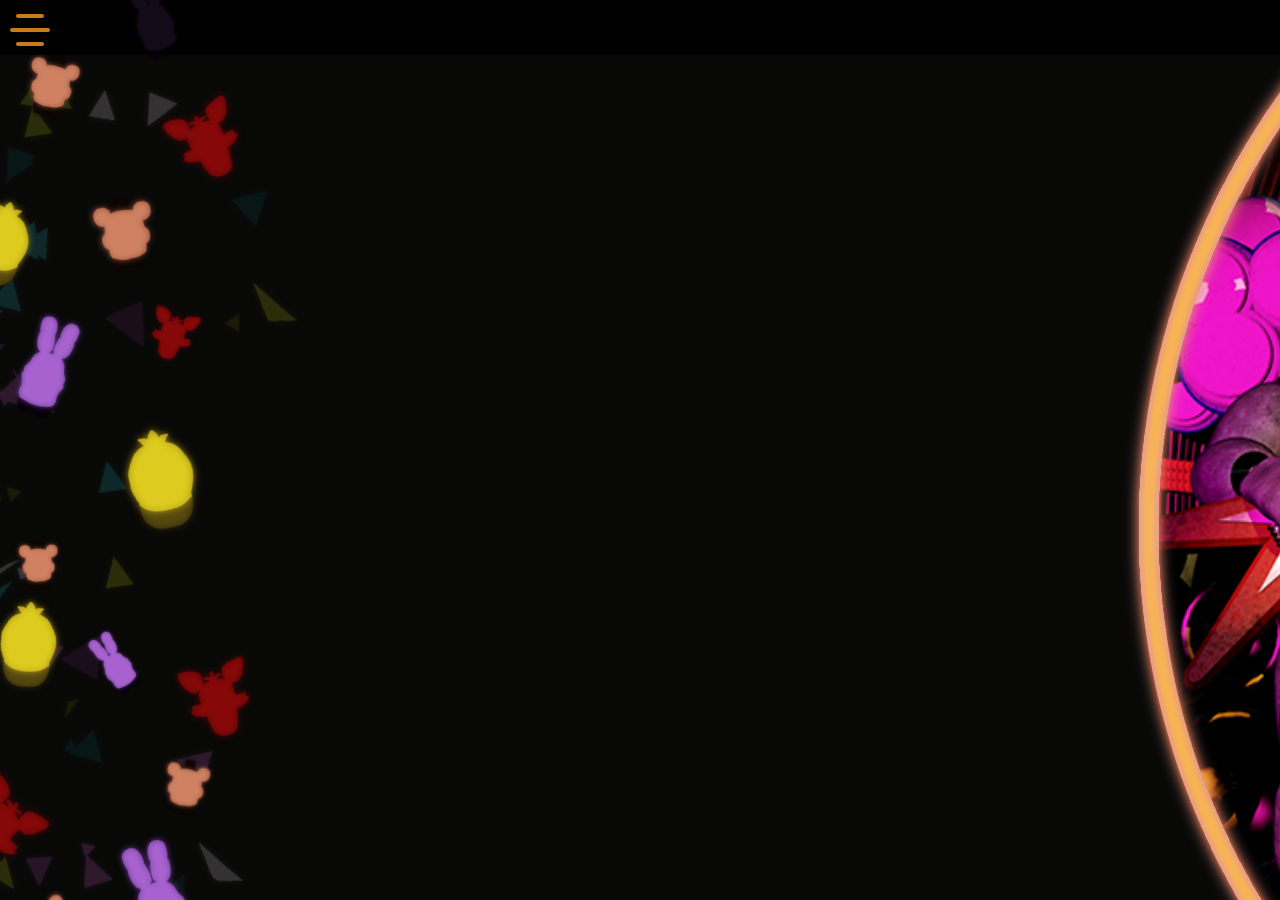
==== cardapio.html @ 13663167 "Add files via upload" ====
<!DOCTYPE html>
<html lang="pt br">

<head>
  <meta charset="UTF-8">
  <link href="style.css" rel="stylesheet" type="text/css" />
  <title>Freddy Fazbear</title>
  <script src="script.js"></script>
</head>
<body background="img/bg.png">
  <iframe src="menu.html" frameborder="0" class="menu-frame" width="100%"></iframe>


    
</body>
</html>
---- style.css ----
body {
  font-family: trebuchet ms, sans-serif;
  background-size: auto;
  background-repeat: no-repeat;
  background-attachment: scroll;
  color: aliceblue;
  margin: 0;

}

/* conteúdo da página */
.content {
  margin-left: 5%;
  margin-right: 5%;
  background-color: rgba(0, 0, 0, 0.904);
  border-radius: 20px;
  width: 1000px;
  padding: 20px;
}

/* menu responsivo */
.menu {
  background-color: #000000e1;
  color: white;
  text-align: center;
  padding: 10px;
  overflow: hidden;
  max-height: 35px;
  transition: max-height 0.3s ease;
}

.menu-frame{
  height: inherit;
}

.menu-list {
  list-style-type: none;
  padding: 0;
  margin: 4px;
}

.menu-list li a {
  text-decoration: none;
  color: aliceblue;
}

.menu-list li {
  display: inline-block;
  margin-right: 20px;
  margin-bottom: 9px;
}

.menu.show {
  max-height: 200px;
  margin: 0;
}

@media (max-width: 768px) {
  .menu-list {
    display: none;
    width: inherit;
    background-color: #33333327;
  }

  .menu-list.show {
    display: block;
  }

  .menu-list li {
    display: block;
  }

  /* animação do botãozinho do menu */
}

#checkbox {
  display: none;
}

.toggle {
  position: relative;
  width: 40px;
  height: 40px;
  cursor: pointer;
  display: flex;
  flex-direction: column;
  align-items: center;
  justify-content: center;
  gap: 10px;
  transition-duration: .5s;
}

.bars {
  width: 100%;
  height: 4px;
  background-color: rgb(201, 125, 25);
  border-radius: 4px;
}

#bar2 {
  transition-duration: .8s;
}

#bar1,
#bar3 {
  width: 70%;
}

#checkbox:checked+.toggle .bars {
  position: absolute;
  transition-duration: .5s;
}

#checkbox:checked+.toggle #bar2 {
  transform: scaleX(0);
  transition-duration: .5s;
}

#checkbox:checked+.toggle #bar1 {
  width: 100%;
  transform: rotate(45deg);
  transition-duration: .5s;
}

#checkbox:checked+.toggle #bar3 {
  width: 100%;
  transform: rotate(-45deg);
  transition-duration: .5s;
}

#checkbox:checked+.toggle {
  transition-duration: .5s;
  transform: rotate(180deg);
}
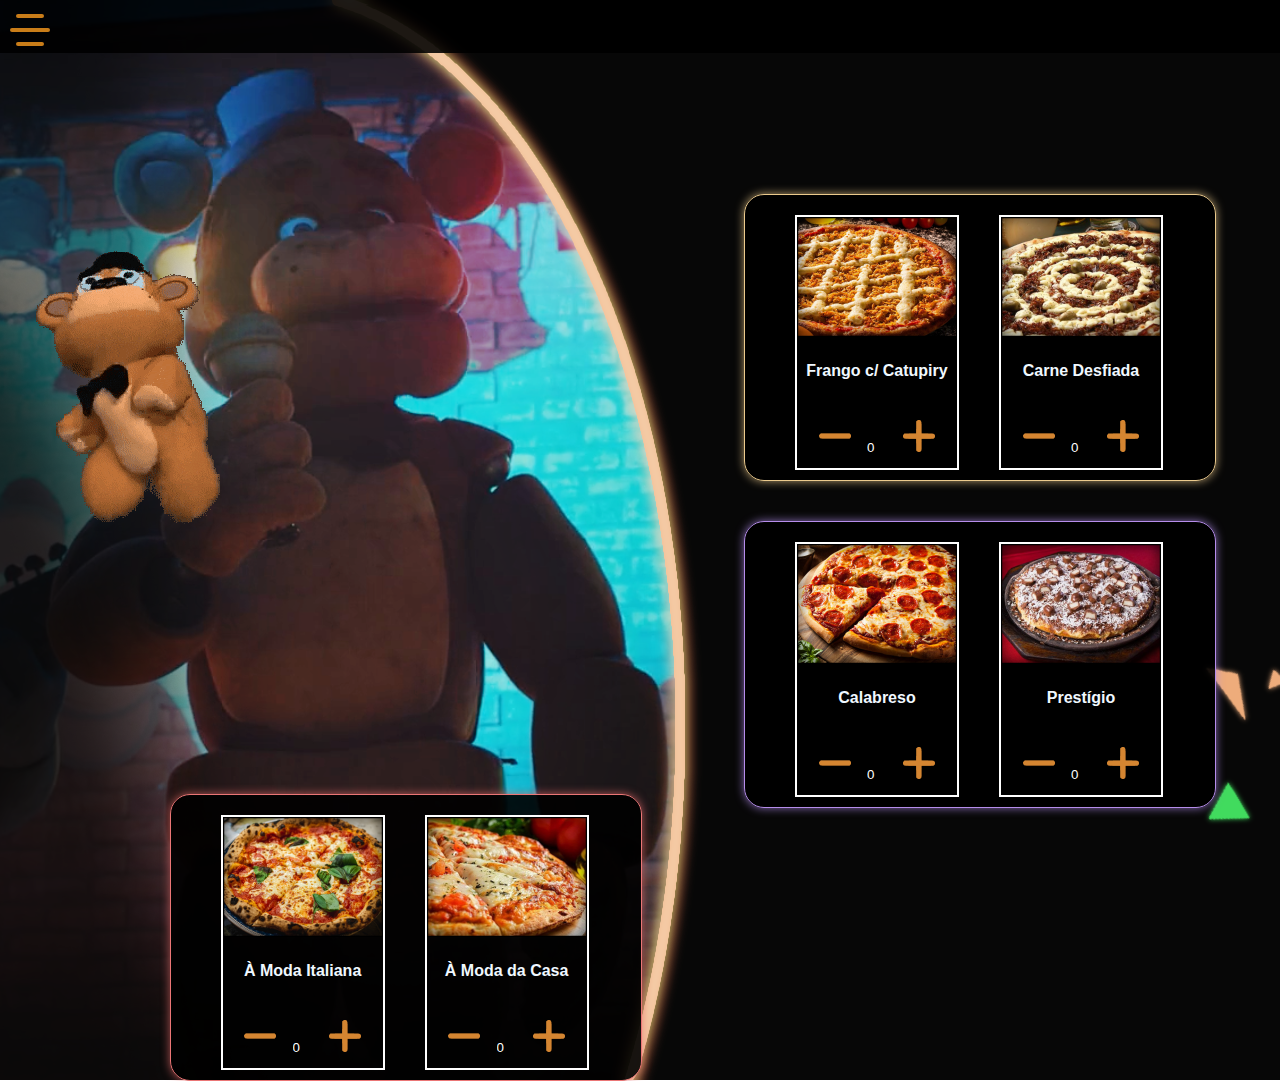
==== commit 5f21ea66: "Add files via upload" ====
--- a/cardapio.html
+++ b/cardapio.html
@@ -7,10 +7,70 @@
   <title>Freddy Fazbear</title>
   <script src="script.js"></script>
 </head>
-<body background="img/bg.png">
+<body background="img/bg2.png">
   <iframe src="menu.html" frameborder="0" class="menu-frame" width="100%"></iframe>
+  <div style="height: 600px; float: left;">
+  <img src="img/fazbear.gif">
+</div>
+
+  <div class="cardapio">
+    <div class="addpizza">
+      <img src="img/pzfrangocatupiry.png" width="160px">
+      <h4>Frango c/ Catupiry</h4><Br>
+      <img src="img/menos.png" width="20%" onclick="diminuirNumero('frango')">
+      <input id="frango" name="frango" type="number" class="numeropizza" value="0">
+      <a></a>
+      <img src="img/mais.png" width="20%" onclick="aumentarNumero('frango')">
+    </div>
+    <div class="addpizza" style="margin-left: 40px;">
+      <img src="img/pzcarnedesfiada.png" width="160px">
+      <h4>Carne Desfiada</h4><Br>
+      <img src="img/menos.png" width="20%" onclick="diminuirNumero('carne')">
+      <input id="carne" name="carne" type="number" class="numeropizza" value="0">
+      <a></a>
+      <img src="img/mais.png" width="20%" onclick="aumentarNumero('carne')">
+    </div>
+  </div>
 
 
-    
+  <div class="cardapio" id="roxo">
+    <div class="addpizza" style="margin-left: 40px;">
+      <img src="img/pzpeperoni.png" width="160px">
+      <h4>Calabreso</h4><Br>
+      <img src="img/menos.png" width="20%" onclick="diminuirNumero('calab')">
+      <input id="calab" name="calab" type="number" class="numeropizza" value="0">
+      <a></a>
+      <img src="img/mais.png" width="20%" onclick="aumentarNumero('calab')">
+    </div>
+    <div class="addpizza" style="margin-left: 40px;">
+      <img src="img/pzprestigio.png" width="160px">
+      <h4>Prestígio</h4><Br>
+      <img src="img/menos.png" width="20%" onclick="diminuirNumero('prest')">
+      <input id="prest" name="prest" type="number" class="numeropizza" value="0">
+      <a></a>
+      <img src="img/mais.png" width="20%" onclick="aumentarNumero('prest')">
+    </div>
+  </div>
+
+
+  <div class="cardapio" id="vermelho">
+    <div class="addpizza" style="margin-left: 40px;">
+      <img src="img/pzitaliana.png" width="160px">
+      <h4>À Moda Italiana</h4><Br>
+      <img src="img/menos.png" width="20%" onclick="diminuirNumero('italia')">
+      <input id="italia" name="italia" type="number" class="numeropizza" value="0">
+      <a></a>
+      <img src="img/mais.png" width="20%" onclick="aumentarNumero('italia')">
+    </div>
+    <div class="addpizza" style="margin-left: 40px;">
+      <img src="img/pzmoda.png" width="160px">
+      <h4>À Moda da Casa</h4><Br>
+      <img src="img/menos.png" width="20%" onclick="diminuirNumero('moda')">
+      <input id="moda" name="moda" type="number" class="numeropizza" value="0">
+      <a></a>
+      <img src="img/mais.png" width="20%" onclick="aumentarNumero('moda')">
+    </div>
+  </div>
 </body>
+
 </html>--- a/style.css
+++ b/style.css
@@ -8,28 +8,85 @@
 
 }
 
-/* conteúdo da página */
+/* CONTEÚDO DA PÁGINA E RESTOS */
 .content {
   margin-left: 5%;
   margin-right: 5%;
   background-color: rgba(0, 0, 0, 0.904);
   border-radius: 20px;
-  width: 1000px;
+  width: 50%;
   padding: 20px;
-}
-
-/* menu responsivo */
+  text-align: center;
+}
+
+.logo {
+  width: 20%;
+}
+.foto{
+  border: solid 2px white;
+  box-shadow: 0 0 10px rgba(255, 254, 254, 0.664);
+  width: 500px;
+}
+@media (max-width: 1000px) {
+  .foto{
+    width: 50%;
+  }
+}
+
+.cardapio{
+  float: right;
+  margin-left: 0;
+  background-color: rgba(0, 0, 0, 0.904);
+  margin-right: 5%;
+  margin-left: 3%;
+  margin-top: 40px;
+  border-radius: 20px;
+  padding: 10px;
+  width: 450px;
+  border: solid 1px rgb(235, 202, 141);
+  box-shadow: 0 0 10px rgba(235, 202, 141, 0.753);
+  display: flex;
+  min-width: 450px;
+}
+
+#roxo{
+  border: solid 1px rgb(182, 141, 235);
+  box-shadow: 0 0 10px rgba(177, 141, 235, 0.753);
+}
+
+#vermelho{
+  border: solid 1px rgb(235, 118, 118);
+  box-shadow: 0 0 10px rgba(230, 107, 107, 0.753);
+}
+
+.addpizza{
+margin-left: 40px;
+margin-top: 10px;
+border: solid 2px white;
+width: 160px;
+text-align: center;
+}
+.numeropizza{
+  width: 30px;
+  margin-left: 10px;
+  height: 40px;
+  background-color: rgba(255, 255, 255, 0);
+  border: 0;
+  color: white;
+}
+
+/* MENU RESPONSIVO */
 .menu {
   background-color: #000000e1;
   color: white;
   text-align: center;
   padding: 10px;
   overflow: hidden;
-  max-height: 35px;
+  max-height: 33px;
   transition: max-height 0.3s ease;
 }
 
-.menu-frame{
+.menu-frame {
   height: inherit;
 }
 
@@ -42,12 +99,17 @@
 .menu-list li a {
   text-decoration: none;
   color: aliceblue;
+  padding: 20px;
 }
 
 .menu-list li {
   display: inline-block;
-  margin-right: 20px;
+  padding: 15px;
   margin-bottom: 9px;
+  border-radius: 10px;
+}
+.menu-list li:hover {
+  background-color: rgb(77, 31, 0);
 }
 
 .menu.show {
@@ -59,7 +121,6 @@
   .menu-list {
     display: none;
     width: inherit;
-    background-color: #33333327;
   }
 
   .menu-list.show {
@@ -70,7 +131,7 @@
     display: block;
   }
 
-  /* animação do botãozinho do menu */
+  /* ANIMAÇÃO DO BOTÃO DO MENU */
 }
 
 #checkbox {
@@ -131,4 +192,143 @@
 #checkbox:checked+.toggle {
   transition-duration: .5s;
   transform: rotate(180deg);
+}
+
+/* REGISTRO NO SITE: */
+
+.form {
+  display: flex;
+  flex-direction: column;
+  gap: 10px;
+  max-width: 350px;
+  padding: 20px;
+  border-radius: 20px;
+  position: relative;
+  background-color: #1a1a1a;
+  color: #fff;
+  border: 1px solid #f7d0ac;
+}
+
+.title {
+  font-size: 28px;
+  font-weight: 600;
+  letter-spacing: -1px;
+  position: relative;
+  display: flex;
+  align-items: center;
+  padding-left: 30px;
+  color: #df832e;
+}
+
+.title::before {
+  width: 18px;
+  height: 18px;
+}
+
+.title::after {
+  width: 18px;
+  height: 18px;
+  animation: pulse 1s linear infinite;
+}
+
+.title::before,
+.title::after {
+  position: absolute;
+  content: "☎";
+  height: 16px;
+  width: 16px;
+  border-radius: 50%;
+  left: 0px;
+}
+
+.message, 
+.signin {
+  font-size: 14.5px;
+  color: rgba(255, 255, 255, 0.7);
+}
+
+.signin {
+  text-align: center;
+}
+
+.signin a:hover {
+  text-decoration: underline rgb(241, 228, 217);
+}
+
+.signin a {
+  color: #ff7b00;
+}
+
+.flex {
+  display: flex;
+  width: 100%;
+  gap: 6px;
+}
+
+.form label {
+  position: relative;
+}
+
+.form label .input {
+  background-color: #333;
+  color: #fff;
+  width: 100%;
+  padding: 20px 05px 05px 10px;
+  outline: 0;
+  border: 1px solid rgba(105, 105, 105, 0.397);
+  border-radius: 10px;
+}
+
+.form label .input + span {
+  color: rgba(255, 255, 255, 0.5);
+  position: absolute;
+  left: 10px;
+  top: 0px;
+  font-size: 0.9em;
+  cursor: text;
+  transition: 0.3s ease;
+}
+
+.form label .input:placeholder-shown + span {
+  top: 12.5px;
+  font-size: 0.9em;
+}
+
+.form label .input:focus + span,
+.form label .input:valid + span {
+  color: #ff8800;
+  top: 0px;
+  font-size: 0.7em;
+  font-weight: 600;
+}
+
+.input {
+  font-size: medium;
+}
+
+.submit {
+  border: none;
+  outline: none;
+  padding: 10px;
+  border-radius: 10px;
+  color: #fff;
+  font-size: 16px;
+  transform: .3s ease;
+  background-color: #ff9100;
+}
+
+.submit:hover {
+  background-color: #ff880096;
+}
+
+@keyframes pulse {
+  from {
+    transform: scale(0.9);
+    opacity: 1;
+  }
+
+  to {
+    transform: scale(1.8);
+    opacity: 0;
+  }
 }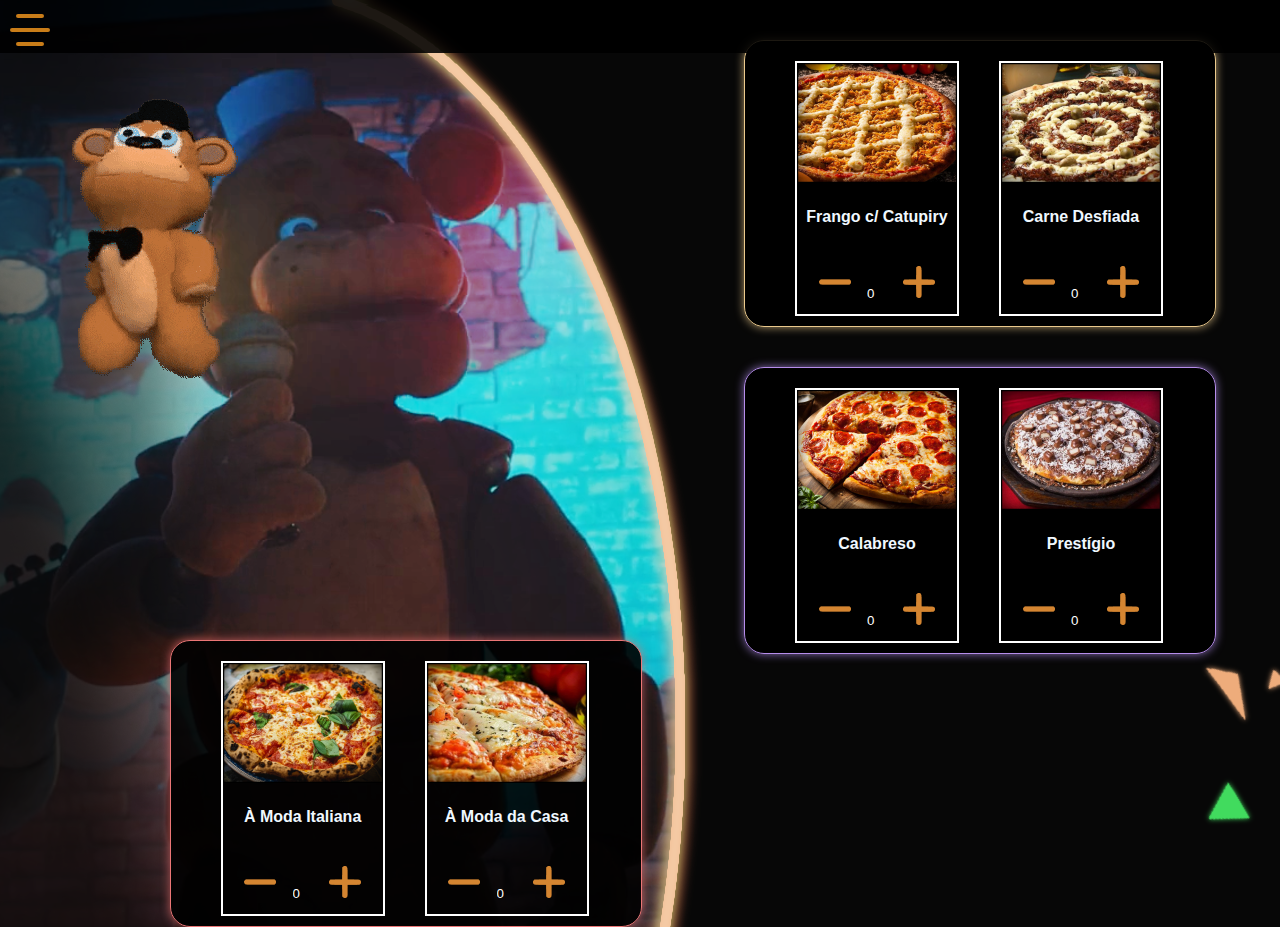
==== commit 325a35c7: "Add files via upload" ====
--- a/cardapio.html
+++ b/cardapio.html
@@ -8,7 +8,8 @@
   <script src="script.js"></script>
 </head>
 <body background="img/bg2.png">
-  <iframe src="menu.html" frameborder="0" class="menu-frame" width="100%"></iframe>
+  <iframe id="menurespons" src="menu.html" frameborder="0" class="menu-frame" width="100%" style="position: absolute;"
+        allowfullscreen></iframe>
   <div style="height: 600px; float: left;">
   <img src="img/fazbear.gif">
 </div>
@@ -71,6 +72,21 @@
       <img src="img/mais.png" width="20%" onclick="aumentarNumero('moda')">
     </div>
   </div>
+
+  <script>
+    var iframe = document.getElementById('menurespons');
+    iframe.onload = function () {
+        var links = iframe.contentWindow.document.getElementsByTagName('a');
+        for (var i = 0; i < links.length; i++) {
+            links[i].addEventListener('click', function (event) {
+                event.preventDefault(); // Impede o comportamento padrão de navegação do link
+                var href = this.getAttribute('href');
+                // Atualiza a URL da página principal com base no link clicado dentro do iframe
+                window.location.href = href;
+            });
+        }
+    };
+</script>
 </body>
 
 </html>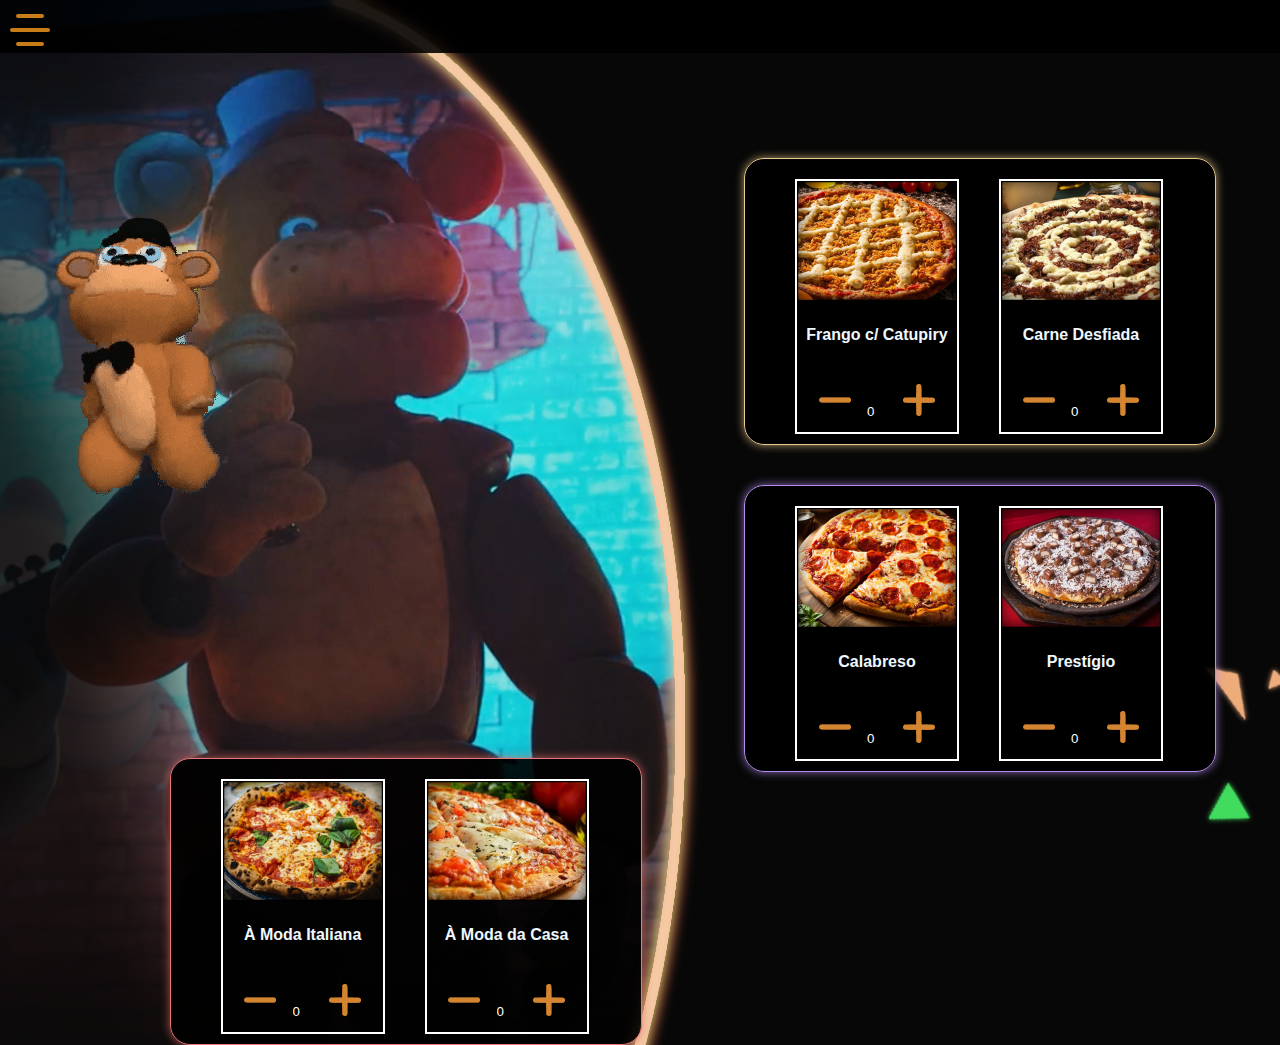
==== commit b8ba8272: "Add files via upload" ====
--- a/cardapio.html
+++ b/cardapio.html
@@ -10,6 +10,9 @@
 <body background="img/bg2.png">
   <iframe id="menurespons" src="menu.html" frameborder="0" class="menu-frame" width="100%" style="position: absolute;"
         allowfullscreen></iframe>
+        &nbsp;
+        <div style="margin-top: 100px;"></div>
+        
   <div style="height: 600px; float: left;">
   <img src="img/fazbear.gif">
 </div>
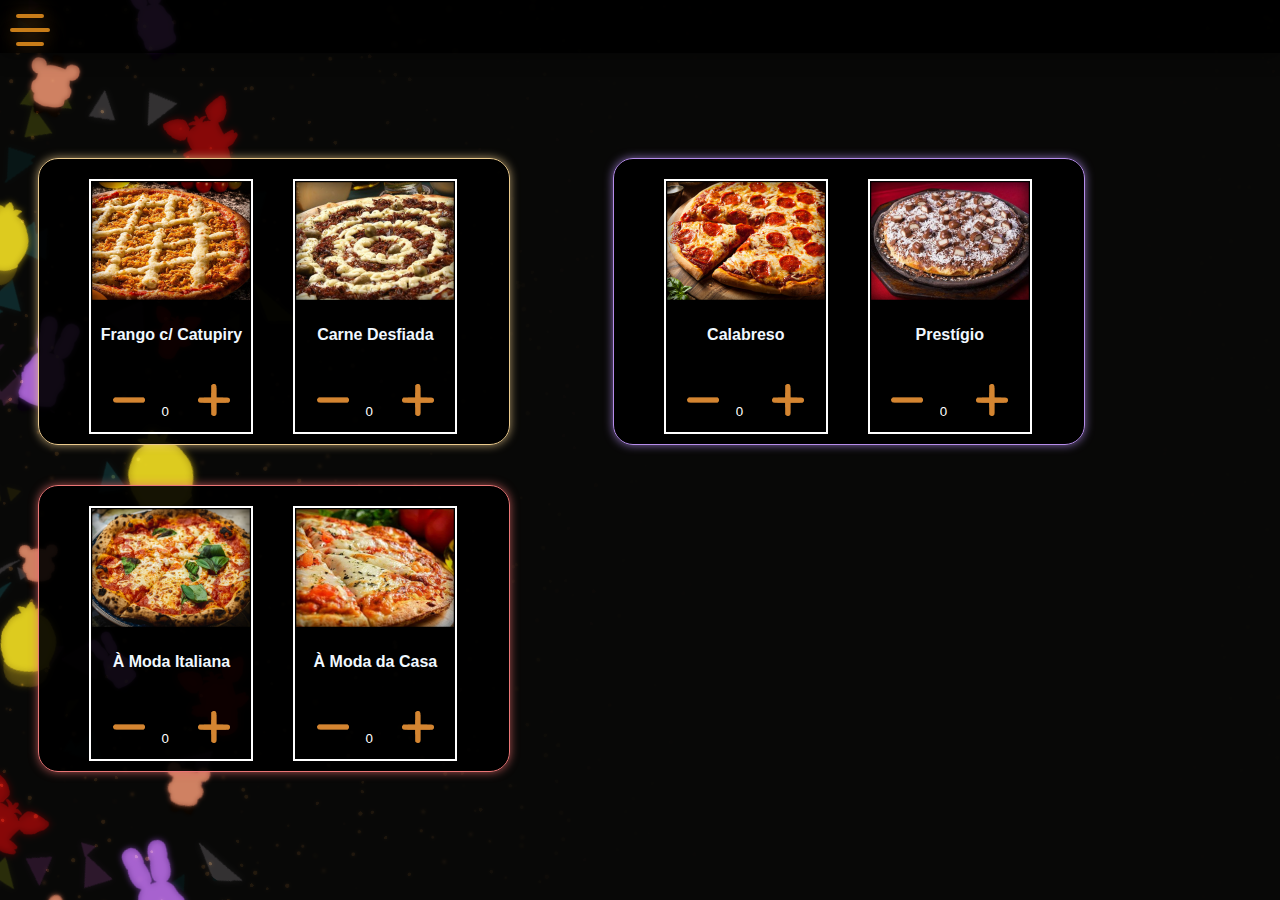
==== commit de9f3818: "Add files via upload" ====
--- a/cardapio.html
+++ b/cardapio.html
@@ -7,15 +7,12 @@
   <title>Freddy Fazbear</title>
   <script src="script.js"></script>
 </head>
-<body background="img/bg2.png">
+<body background="img/bg3.png">
   <iframe id="menurespons" src="menu.html" frameborder="0" class="menu-frame" width="100%" style="position: absolute;"
         allowfullscreen></iframe>
         &nbsp;
         <div style="margin-top: 100px;"></div>
         
-  <div style="height: 600px; float: left;">
-  <img src="img/fazbear.gif">
-</div>
 
   <div class="cardapio">
     <div class="addpizza">
@@ -35,7 +32,6 @@
       <img src="img/mais.png" width="20%" onclick="aumentarNumero('carne')">
     </div>
   </div>
-
 
   <div class="cardapio" id="roxo">
     <div class="addpizza" style="margin-left: 40px;">
--- a/style.css
+++ b/style.css
@@ -17,6 +17,78 @@
   width: 50%;
   padding: 20px;
   text-align: center;
+  box-shadow: 0 0 20px #0000008e;
+}
+.pagar{
+  width: fit-content;
+  height: 15px;
+  border-radius: 10px;
+}
+.fazerpedido{
+  border: solid rgb(214, 161, 117) 2px;
+  background-color: #cc9058;
+  transition: all 0.5s;
+  -webkit-transition: all 0.5s;
+  padding: 5px;
+  border-radius: 4px;
+  color: #000000;
+}
+.fazerpedido:hover{
+  transform: scale(1.1);
+  box-shadow: 0 0 20px #d685288e;
+  background-color: #d68528;
+  color: #f1eded;
+}
+.statspedido {
+  width: 10%;
+  aspect-ratio: 1/1;
+  border-radius: 50%;
+  align-items: center;
+  justify-content: center;
+  display: flex;
+  font-size: inherit;
+  background-color: #9bb4c5;
+  background-size: 50%;
+  background-repeat: no-repeat;
+  background-position: center;
+  box-shadow:  0 0 10px rgba(73, 126, 226, 0.664);
+  margin: 5%;
+  text-align: center;
+  float: left;
+  min-width: 120px;
+  text-shadow: rgb(0, 0, 0) 1px 0 10px;
+}
+#enviado{
+  background-image: url(img/enviado.png);
+  animation: mudarCor 0.5s linear 1s forwards; /* 2s pra transição, 3s de atraso */
+}
+#confirmado{
+  background-image: url(img/confirmado.png);
+  animation: mudarCor 0.5s linear 3s forwards; /* 2s pra transição, 3s de atraso */
+}
+#entregando{
+  background-image: url(img/entrega.png);
+  animation: mudarCor 0.5s linear 15s forwards; /* 10s pra transição, 3s de atraso */
+}
+
+@keyframes mudarCor {
+  to {
+    background-color: #03b15f;
+    box-shadow:  0 0 10px rgba(22, 201, 147, 0.664);
+    color: #000000;
+  }
+}
+
+.fieldpag{
+  border-radius: 15px;
+  border-style: dotted;
+  border-color: #cc9058;
+}
+
+.audioplayer{
+  width: 0;
+  height: 0;
+  opacity: 0;
 }
 
 .logo {
@@ -34,7 +106,7 @@
 }
 
 .cardapio{
-  float: right;
+  float: left;
   margin-left: 0;
   background-color: rgba(0, 0, 0, 0.904);
   margin-right: 5%;
@@ -66,6 +138,7 @@
 width: 160px;
 text-align: center;
 }
+
 .numeropizza{
   width: 30px;
   margin-left: 10px;
@@ -73,6 +146,20 @@
   background-color: rgba(255, 255, 255, 0);
   border: 0;
   color: white;
+}
+#easteregg{
+  transition: opacity 1s ease;
+}
+input::-webkit-outer-spin-button,
+input::-webkit-inner-spin-button {
+  -webkit-appearance: none;
+  margin: 0;
+}
+#vaineymar{
+  border: 0;
+}
+#vaineymar:focus{
+  box-shadow: 0 0 10px rgba(235, 202, 141, 0.897);
 }
 
 /* MENU RESPONSIVO */
@@ -84,10 +171,11 @@
   overflow: hidden;
   max-height: 33px;
   transition: max-height 0.3s ease;
+  box-shadow: 0 0 20px #0000008e;
 }
 
 .menu-frame {
-  height: inherit;
+  height: 470px;
 }
 
 .menu-list {
@@ -107,17 +195,21 @@
   padding: 15px;
   margin-bottom: 9px;
   border-radius: 10px;
+  transition: all 0.5s;
+  -webkit-transition: all 0.5s;
 }
 .menu-list li:hover {
-  background-color: rgb(77, 31, 0);
+  background-color: rgb(221, 126, 62);
+  box-shadow:  0 0 20px #d685288e;
+  transform: scale(1.1);
 }
 
 .menu.show {
-  max-height: 200px;
+  max-height: 600px;
   margin: 0;
 }
 
-@media (max-width: 768px) {
+@media (max-width: 800px) {
   .menu-list {
     display: none;
     width: inherit;
@@ -156,6 +248,7 @@
   height: 4px;
   background-color: rgb(201, 125, 25);
   border-radius: 4px;
+  box-shadow: 0 0 20px #d685288e;;
 }
 
 #bar2 {
@@ -331,4 +424,146 @@
     transform: scale(1.8);
     opacity: 0;
   }
+}
+
+/* TELA DE CARREGAMENTO */
+.loader {
+  /* cor */
+  --clr: #5f3a11;
+  /* tempo de carregamento */
+  --load-time: 2s;
+  outline: 5px solid var(--clr);
+  outline-offset: 5px;
+  position: relative;
+  overflow: hidden;
+  border-radius: 5rem;
+  padding: 1rem 5rem;
+  box-shadow: 0 0 20px #f3b7728e;
+}
+
+.loader::after {
+  content: '';
+  position: absolute;
+  top: 0;
+  left: 0;
+  width: 0%;
+  height: 100%;
+  background-color: var(--clr);
+  z-index: 2;
+  animation: loading var(--load-time) ease-in-out forwards;
+}
+
+@keyframes loading {
+  to {
+    width: 100%;
+    background-color: #df832e;
+  }
+}
+
+.fade-button {
+  background-color: #5f3a11;
+  padding: 10px 20px;
+  color: white;
+  font-size: 16px;
+  cursor: pointer;
+  border: none;
+  border-radius: 5px;
+  transition: all 0.5s;
+  -webkit-transition: all 0.5s;
+}
+.fade-button:hover{
+  transform: scale(1.1);
+  box-shadow: 0 0 20px #d685288e;
+  background-color: #d68528;
+}
+
+.overlay {
+  position: fixed;
+  top: 0;
+  left: 0;
+  width: 100%;
+  height: 100%;
+  background-color: rgb(0, 0, 0); /* Fundo preto com transparência */
+  display: flex;
+  align-items: center;
+  justify-content: center;
+  z-index: 9999; /* Garante que esteja acima de outros elementos */
+  opacity: 1; /* Inicialmente opaco */
+  transition: opacity 0.5s ease; /* Transição de opacidade para um efeito de fade */
+}
+/* FEEDBACK */
+.feedback{
+  display: flex; 
+  width: inherit;
+  align-items: center;
+  justify-content: center;
+}
+.aviso{
+  margin: 5%;
+  text-align: center;
+  font-family: Cambria, Cochin, Georgia, Times, 'Times New Roman', serif;
+  padding: 10px;
+  border: dotted 2px white;
+  border-radius: 10px;
+  box-shadow: 0 0 10px rgba(255, 254, 254, 0.192);
+  background-color: #080807;
+}
+
+.card {
+  width: 260px;
+  background-color: #ffffffd0;
+  border: 1px solid #ccc;
+  border-radius: 5px;
+  box-shadow: 2px 2px 5px rgba(255, 255, 255, 0.562)
+}
+
+.chat-header {
+  background-color: #333;
+  color: #fff;
+  padding: 10px;
+  font-size: 18px;
+  border-top-left-radius: 5px;
+  border-top-right-radius: 5px;
+}
+
+.chat-window {
+  height: 220px;
+  overflow-y: scroll;
+}
+
+.message-list {
+  list-style: none;
+  margin: 0;
+  padding: 0;
+}
+
+.chat-input {
+  display: flex;
+  align-items: center;
+  padding: 10px;
+  border-top: 1px solid #ccc;
+}
+
+.message-input {
+  flex: 1;
+  border: none;
+  outline: none;
+  padding: 5px;
+  font-size: 14px;
+}
+
+.send-button {
+  border: none;
+  outline: none;
+  background-color: #333;
+  color: #fff;
+  font-size: 14px;
+  padding: 5px 10px;
+  cursor: pointer;
+}
+
+.send-button:hover {
+  background-color: rgb(255, 255, 255);
+  color: rgb(0, 0, 0);
+  box-shadow: 0 4px 18px 0 rgba(0, 0, 0, 0.25);
 }